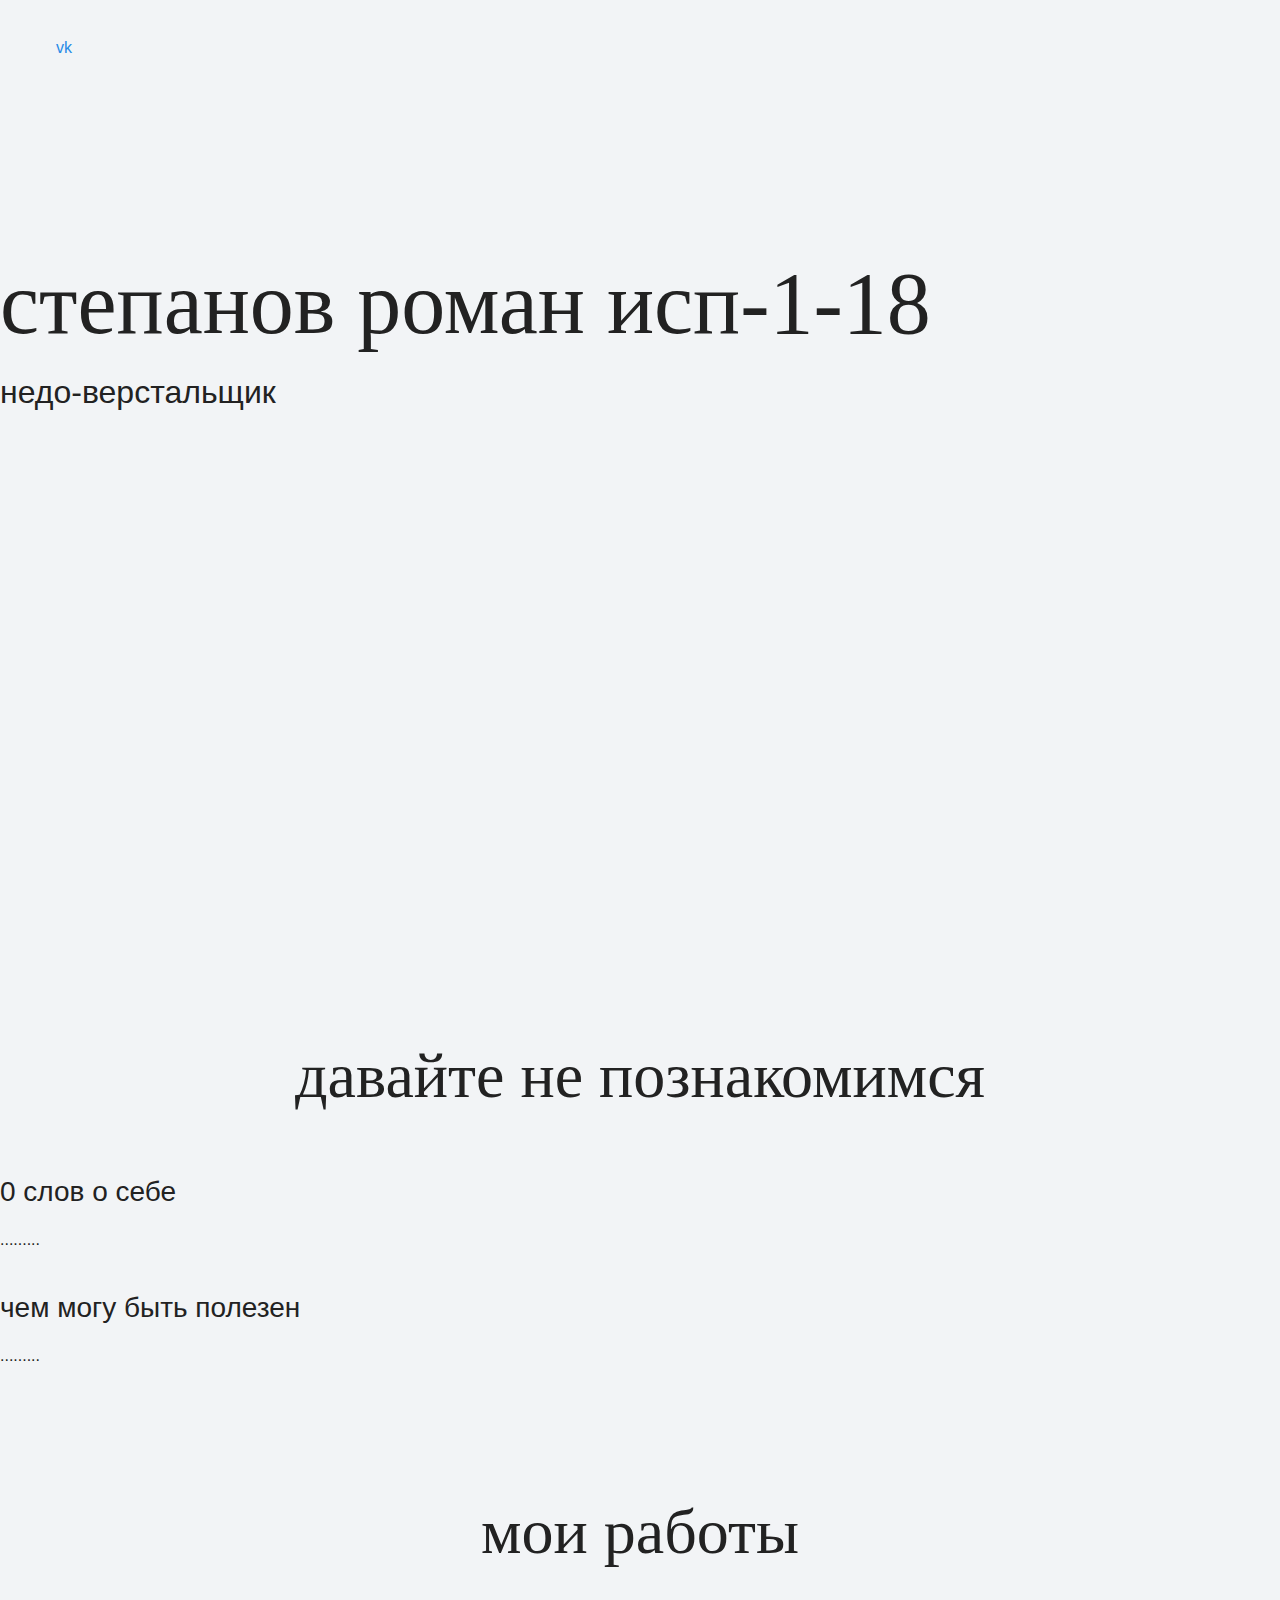
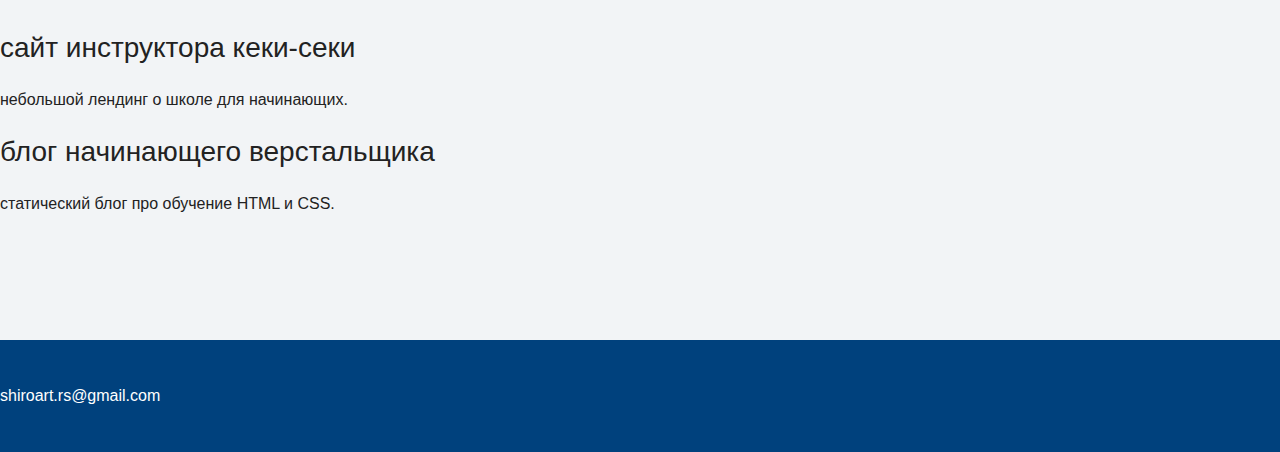
==== index.html @ a2b354c7 "загружает фалы сайта" ====
<!DOCTYPE html>
<html lang="ru">
  <head>
    <meta charset="UTF-8">
    <link rel="stylesheet" href="style.css">
    <title>Портфолио Junior верстальщика</title>
  </head>

  <body>
    <header class="page-header">
        <a href="vk.com/id80870002">vk</a>
    </header>

    <section class="hero-image">
      <h1 class="heading">степанов роман исп-1-18</h1>
      <p>недо-верстальщик</p>
    </section>

    <section class="intro">
      <h2 class="subheading">давайте не познакомимся</h2>
      <h3>0 слов о себе</h3>
      <p>.........</p>
      <h3>чем могу быть полезен</h3>
      <p>.........</p>
    </section>

    <section class="portfolio">
      <h2 class="subheading">мои работы</h2>

      <h3>сайт инструктора кеки-секи</h3>
      <p>небольшой лендинг о школе для начинающих.</p>

      <h3>блог начинающего верстальщика</h3>
      <p>статический блог про обучение HTML и CSS.</p>
    </section>

    <footer class="page-footer">
      shiroart.rs@gmail.com
    </footer>
  </body>
</html>
---- style.css ----
body {
  margin: 0;
  min-width: 960px;
  font-family: "Montserrat", "Helvetica", "Arial", sans-serif;
  font-size: 16px;
  line-height: 32px;
  color: #222222;
  background-color: #f2f4f6;
  background-image: url("img/hero-bg.jpg");
  background-repeat: no-repeat;
  background-position: top center;
}

.container {
  max-width: 928px;
  margin: 0 auto;
  padding: 0 16px;
}

.page-header {
  margin: 0 0 160px;
  padding: 32px 0 32px;
}

.page-header .container,
.page-footer .container {
  max-width: 1408px;
  text-align: right;
}

.page-header a {
  margin-left: 56px;
  color: #288be6;
  text-decoration: none;
  background-repeat: no-repeat;
  background-position: left;
}

.header-email {
  padding-left: 30px;
  background-image: url("img/icon-email-header.svg");
}

.header-phone {
  padding-left: 25px;
  background-image: url("img/icon-phone-header.svg");
}

.hero-image {
  margin-bottom: 620px;
}

.hero-image .container {
  max-width: 1408px;
  text-align: center;
}

.heading {
  margin: 0 0 16px;
  font-family: "Old Standard TT", "Times", "Times New Roman", serif;
  font-size: 88px;
  line-height: 96px;
  font-weight: 400;
}

.hero-image p {
  margin: 0;
  font-size: 32px;
  line-height: 48px;
}

.intro {
  margin: 0 0 120px;
}

.subheading {
  margin: 0 0 56px;
  font-family: "Old Standard TT", "Times", "Times New Roman", serif;
  font-size: 64px;
  line-height: 80px;
  font-weight: 400;
  text-align: center;
}

.user-image {
  margin: 0 0 32px;
  text-align: center;
}

.intro h3,
.portfolio h3 {
  margin: 0 0 12px;
  font-size: 28px;
  line-height: 40px;
  font-weight: 500;
}

.intro p {
  margin: 0 0 32px;
}

.skills-list {
  margin: 0;
  padding: 0;
}

.skills-list dt {
  padding-left: 32px;
  background-repeat: no-repeat;
  background-position: left;
}

.skill-html {
  background-image: url("img/icon-html.svg");
}

.skill-css {
  background-image: url("img/icon-css.svg");
}

.level {
  margin: 4px 0 16px;
  padding: 0;
  height: 14px;
  font-size: 0;
  background-color: #ffffff;
  border: 1px solid #86c3fa;
  border-radius: 8px;
}

.level div {
  margin: 1px;
  height: 12px;
  background-color: #288be6;
  border-radius: 6px;
}

.portfolio {
  margin: 0 0 120px;
}

.projects {
  margin: 0;
  padding: 0;
  list-style: none;
}

.projects li {
  margin: 0 0 80px;
}

.project-image {
  margin: 0 0 24px;
  text-align: center;
}

.projects p {
  margin: 0 0 24px;
}

.button {
  padding: 6px 20px;
  display: inline-block;
  vertical-align: baseline;
  text-decoration: none;
  text-transform: uppercase;
  border-radius: 4px;
  background-color: #288be6;
  color: #ffffff;
}

.page-footer {
  padding: 40px 0;
  background-color: #00417d;
  color: #ffffff;
}

.page-footer a {
  margin-left: 56px;
  color: inherit;
  text-decoration: none;
  background-repeat: no-repeat;
  background-position: left;
}

.footer-email {
  padding-left: 30px;
  background-image: url("img/icon-email-footer.svg");
}

.footer-phone {
  padding-left: 25px;
  background-image: url("img/icon-phone-footer.svg");
}
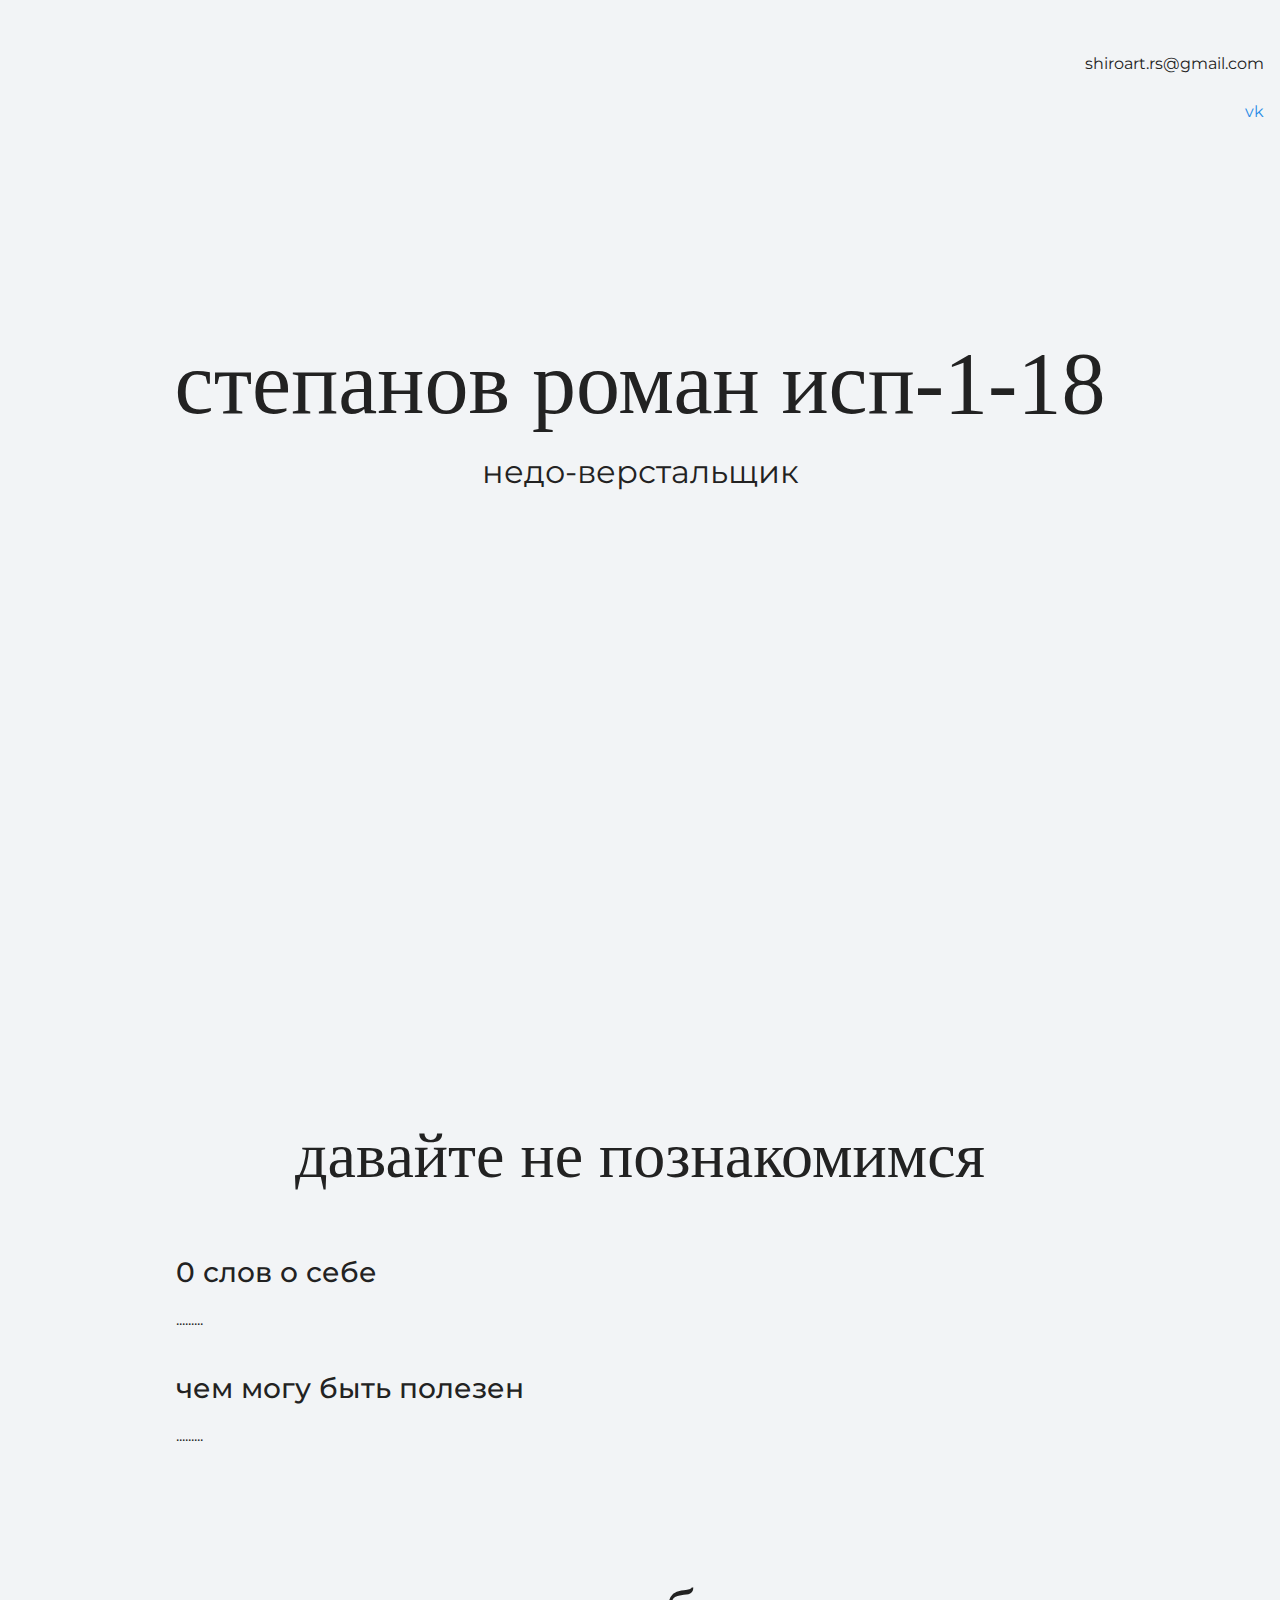
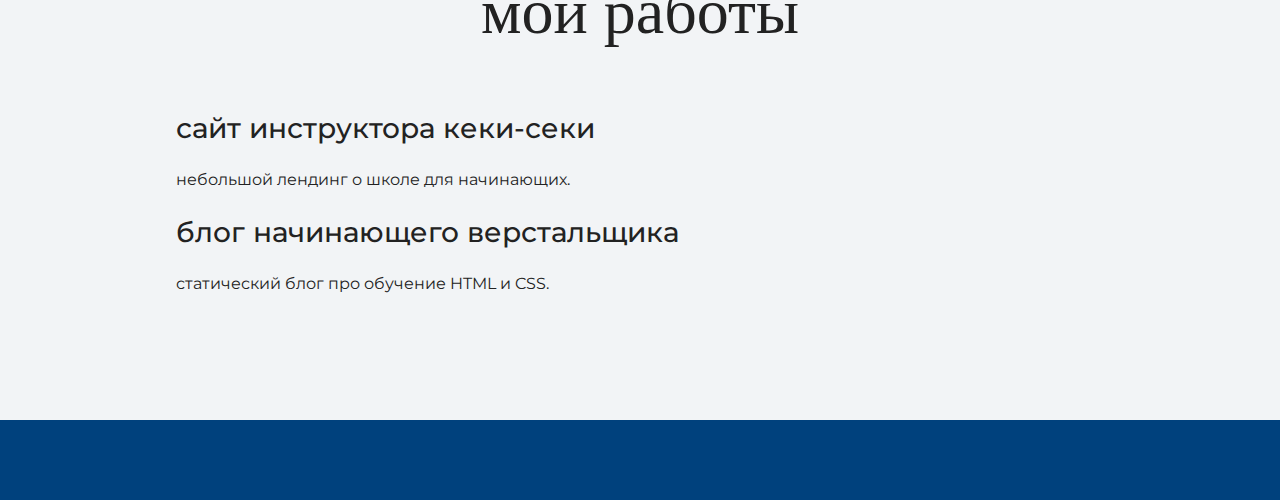
==== commit edd3f162: "меняет расположение почты на странице" ====
--- a/index.html
+++ b/index.html
@@ -1,41 +1,54 @@
 <!DOCTYPE html>
-<html lang="ru">
-  <head>
+<html lang="ru"><head>
     <meta charset="UTF-8">
-    <link rel="stylesheet" href="style.css">
+    <link rel="stylesheet" href="style.css"><link href="https://fonts.googleapis.com/css?family=Montserrat:400,500,700|Old+Standard+TT&amp;display=swap&amp;subset=cyrillic" rel="stylesheet">
+    
     <title>Портфолио Junior верстальщика</title>
   </head>
 
   <body>
-    <header class="page-header">
-        <a href="vk.com/id80870002">vk</a>
-    </header>
-
+      
+        <header class="page-header">
+            <div class="container">
+			<p>shiroart.rs@gmail.com
+			</p>
+			<p>
+				<a href="vk.com/id80870002">vk</a>
+			</p>
+            </div>
+        </header>
     <section class="hero-image">
-      <h1 class="heading">степанов роман исп-1-18</h1>
-      <p>недо-верстальщик</p>
+        <div class="container">
+            <h1 class="heading">степанов роман исп-1-18</h1>
+          <p>недо-верстальщик</p>
+        </div>
     </section>
 
     <section class="intro">
-      <h2 class="subheading">давайте не познакомимся</h2>
-      <h3>0 слов о себе</h3>
-      <p>.........</p>
-      <h3>чем могу быть полезен</h3>
-      <p>.........</p>
+        <div class="container">
+          <h2 class="subheading">давайте не познакомимся</h2>
+          <h3>0 слов о себе</h3>
+          <p>.........</p>
+          <h3>чем могу быть полезен</h3>
+          <p>.........</p>
+        </div>
     </section>
 
     <section class="portfolio">
-      <h2 class="subheading">мои работы</h2>
+        <div class="container">
+          <h2 class="subheading">мои работы</h2>
 
-      <h3>сайт инструктора кеки-секи</h3>
-      <p>небольшой лендинг о школе для начинающих.</p>
+          <h3>сайт инструктора кеки-секи</h3>
+          <p>небольшой лендинг о школе для начинающих.</p>
 
-      <h3>блог начинающего верстальщика</h3>
-      <p>статический блог про обучение HTML и CSS.</p>
+          <h3>блог начинающего верстальщика</h3>
+          <p>статический блог про обучение HTML и CSS.</p>
+        </div>
     </section>
 
     <footer class="page-footer">
-      shiroart.rs@gmail.com
+        <div class="container">
+        </div>
     </footer>
-  </body>
-</html>+  
+</body></html>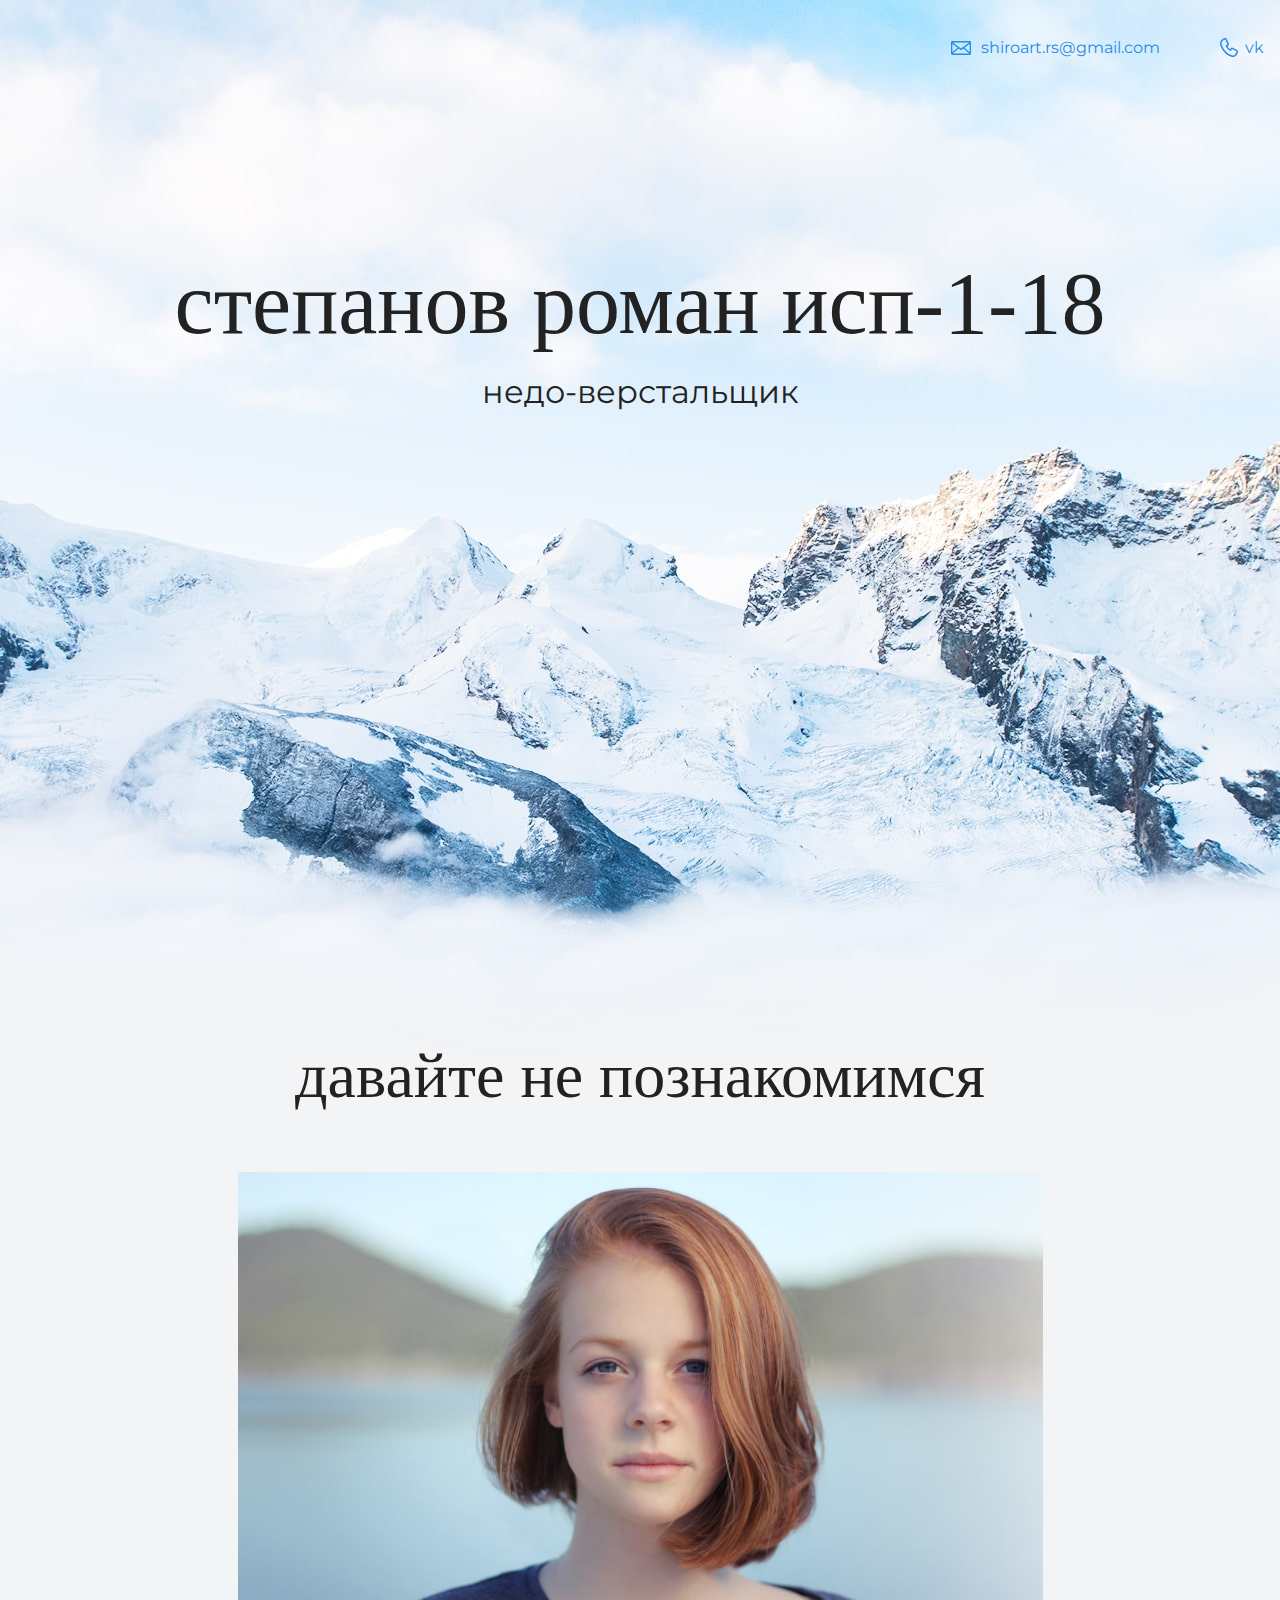
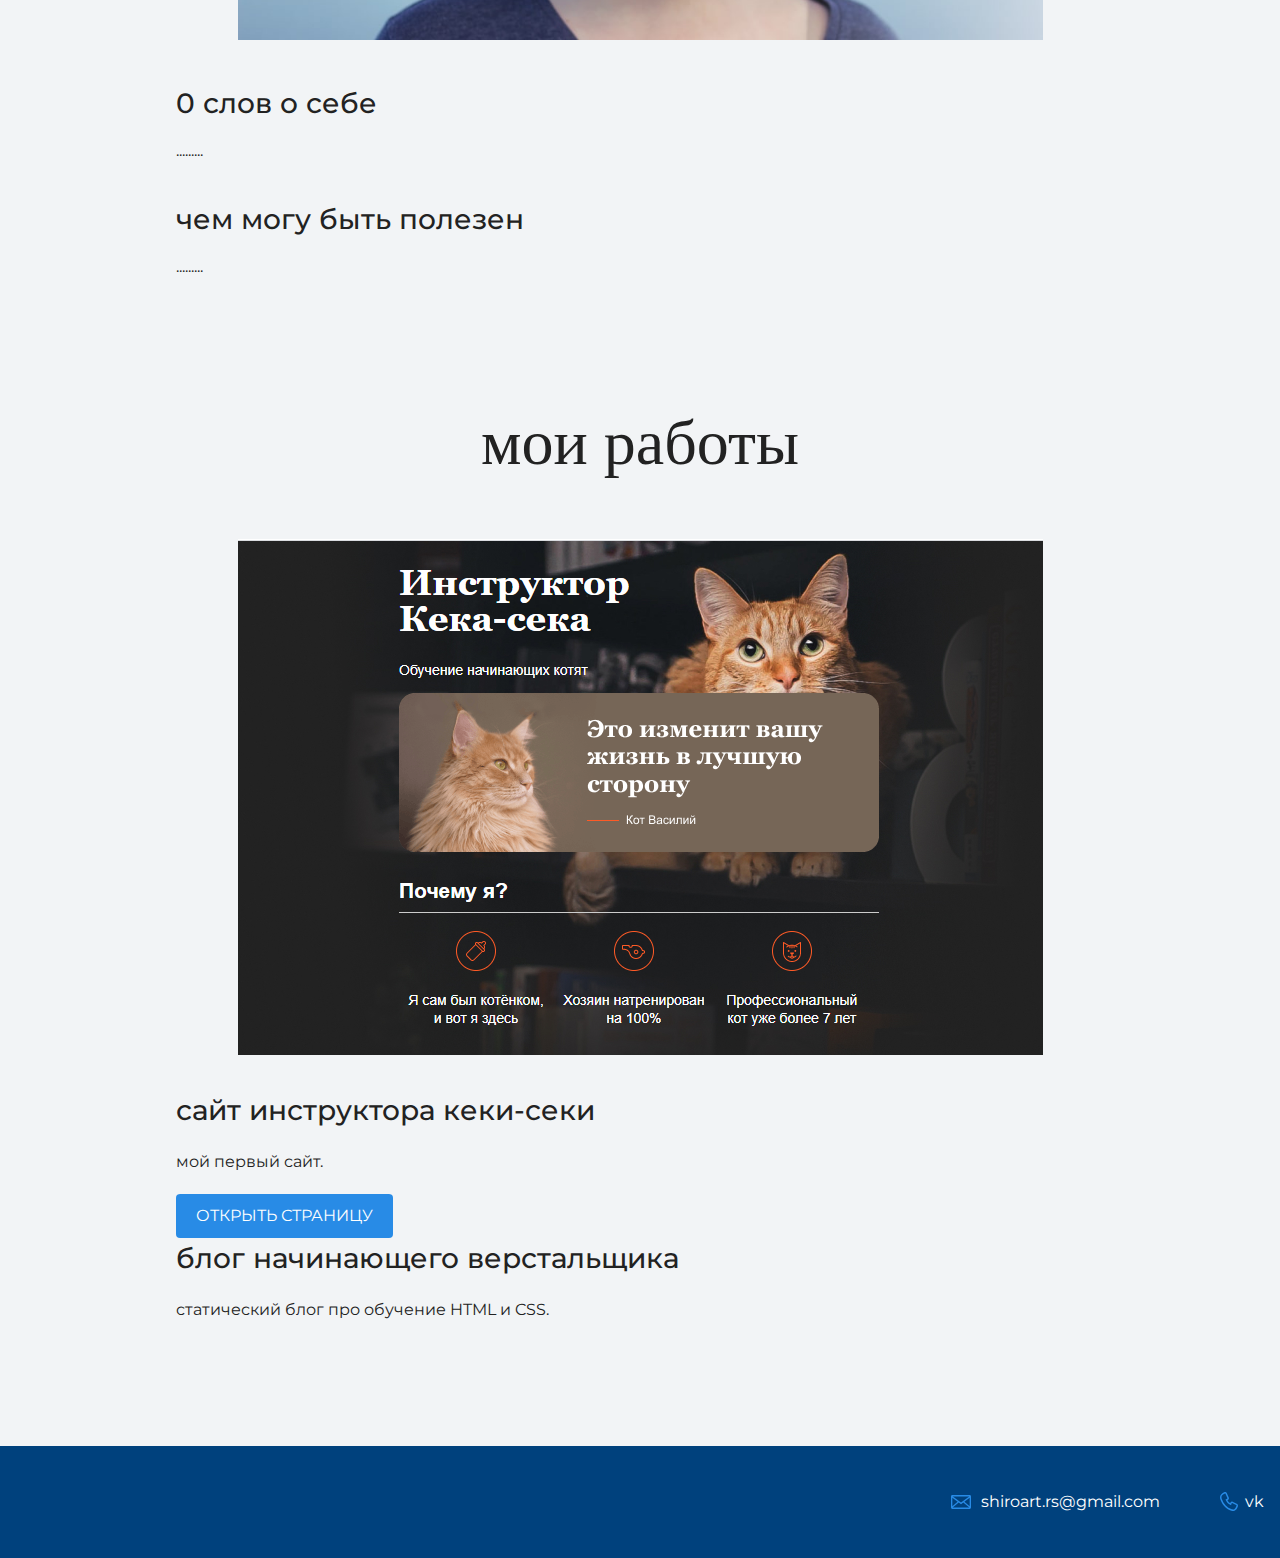
==== commit a322343c: "Add files via upload" ====
--- a/index.html
+++ b/index.html
@@ -10,11 +10,8 @@
       
         <header class="page-header">
             <div class="container">
-			<p>shiroart.rs@gmail.com
-			</p>
-			<p>
-				<a href="vk.com/id80870002">vk</a>
-			</p>
+				<a class="header-email" href="mailto:shiroart.rs@gmail.com">shiroart.rs@gmail.com</a>
+				<a class="header-phone" href="vk.com/id80870002">vk</a>
             </div>
         </header>
     <section class="hero-image">
@@ -27,6 +24,9 @@
     <section class="intro">
         <div class="container">
           <h2 class="subheading">давайте не познакомимся</h2>
+		  <figure class="user-image">
+			<img src="img/user.jpg" width="805" alt="avatar">
+		  </figure>
           <h3>0 слов о себе</h3>
           <p>.........</p>
           <h3>чем могу быть полезен</h3>
@@ -37,10 +37,12 @@
     <section class="portfolio">
         <div class="container">
           <h2 class="subheading">мои работы</h2>
-
+		  <figure class="project-image">
+			<img src="img/project.png" width="805" alt="сайт инструктора кеки-секи">
+		  </figure>
           <h3>сайт инструктора кеки-секи</h3>
-          <p>небольшой лендинг о школе для начинающих.</p>
-
+          <p>мой первый сайт.</p>
+		  <a class="button" href="source/project/index.html">Открыть страницу</a>
           <h3>блог начинающего верстальщика</h3>
           <p>статический блог про обучение HTML и CSS.</p>
         </div>
@@ -48,7 +50,9 @@
 
     <footer class="page-footer">
         <div class="container">
-        </div>
+			<a class="header-email" href="mailto:shiroart.rs@gmail.com">shiroart.rs@gmail.com</a>
+			<a class="header-phone" href="vk.com/id80870002">vk</a>
+		</div>
     </footer>
   
 </body></html>--- a/style.css
+++ b/style.css
@@ -71,6 +71,10 @@
 
 .intro {
   margin: 0 0 120px;
+}
+
+.avatar {
+	border-radius: 50%;
 }
 
 .subheading {
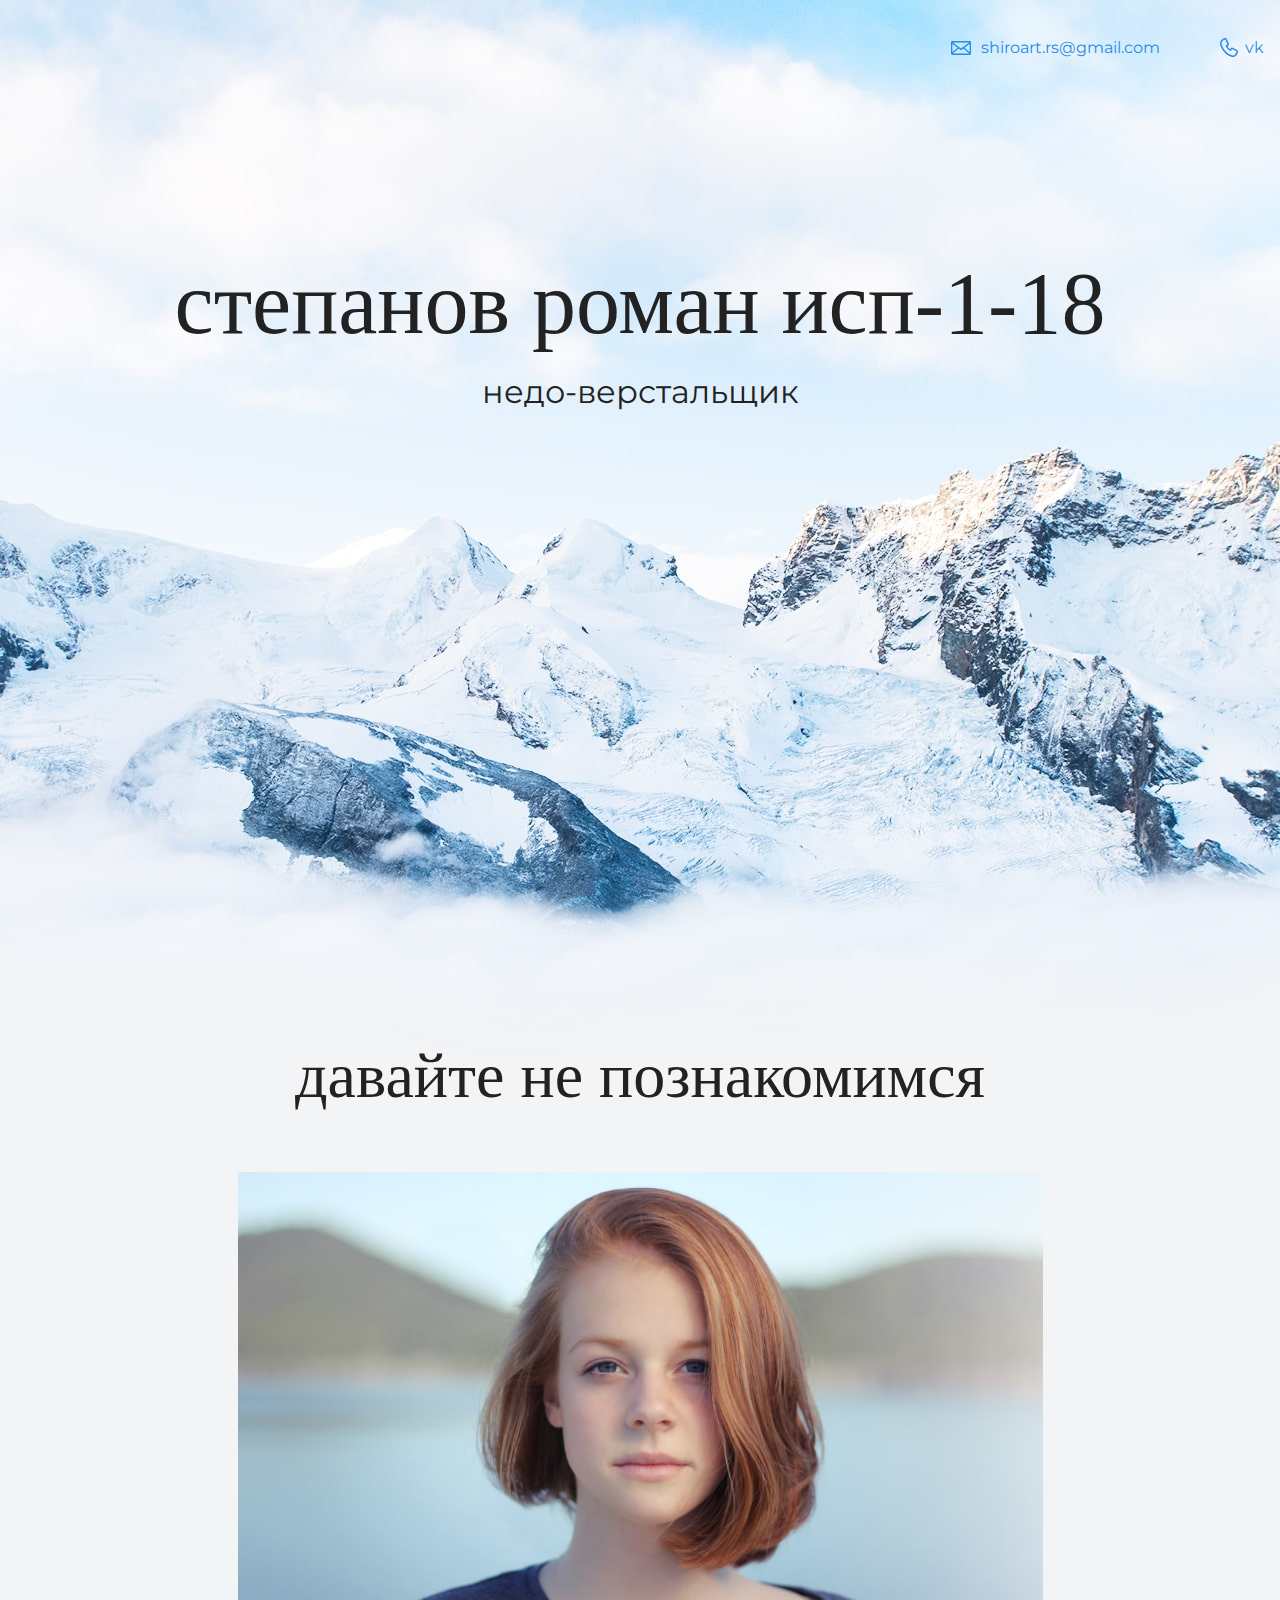
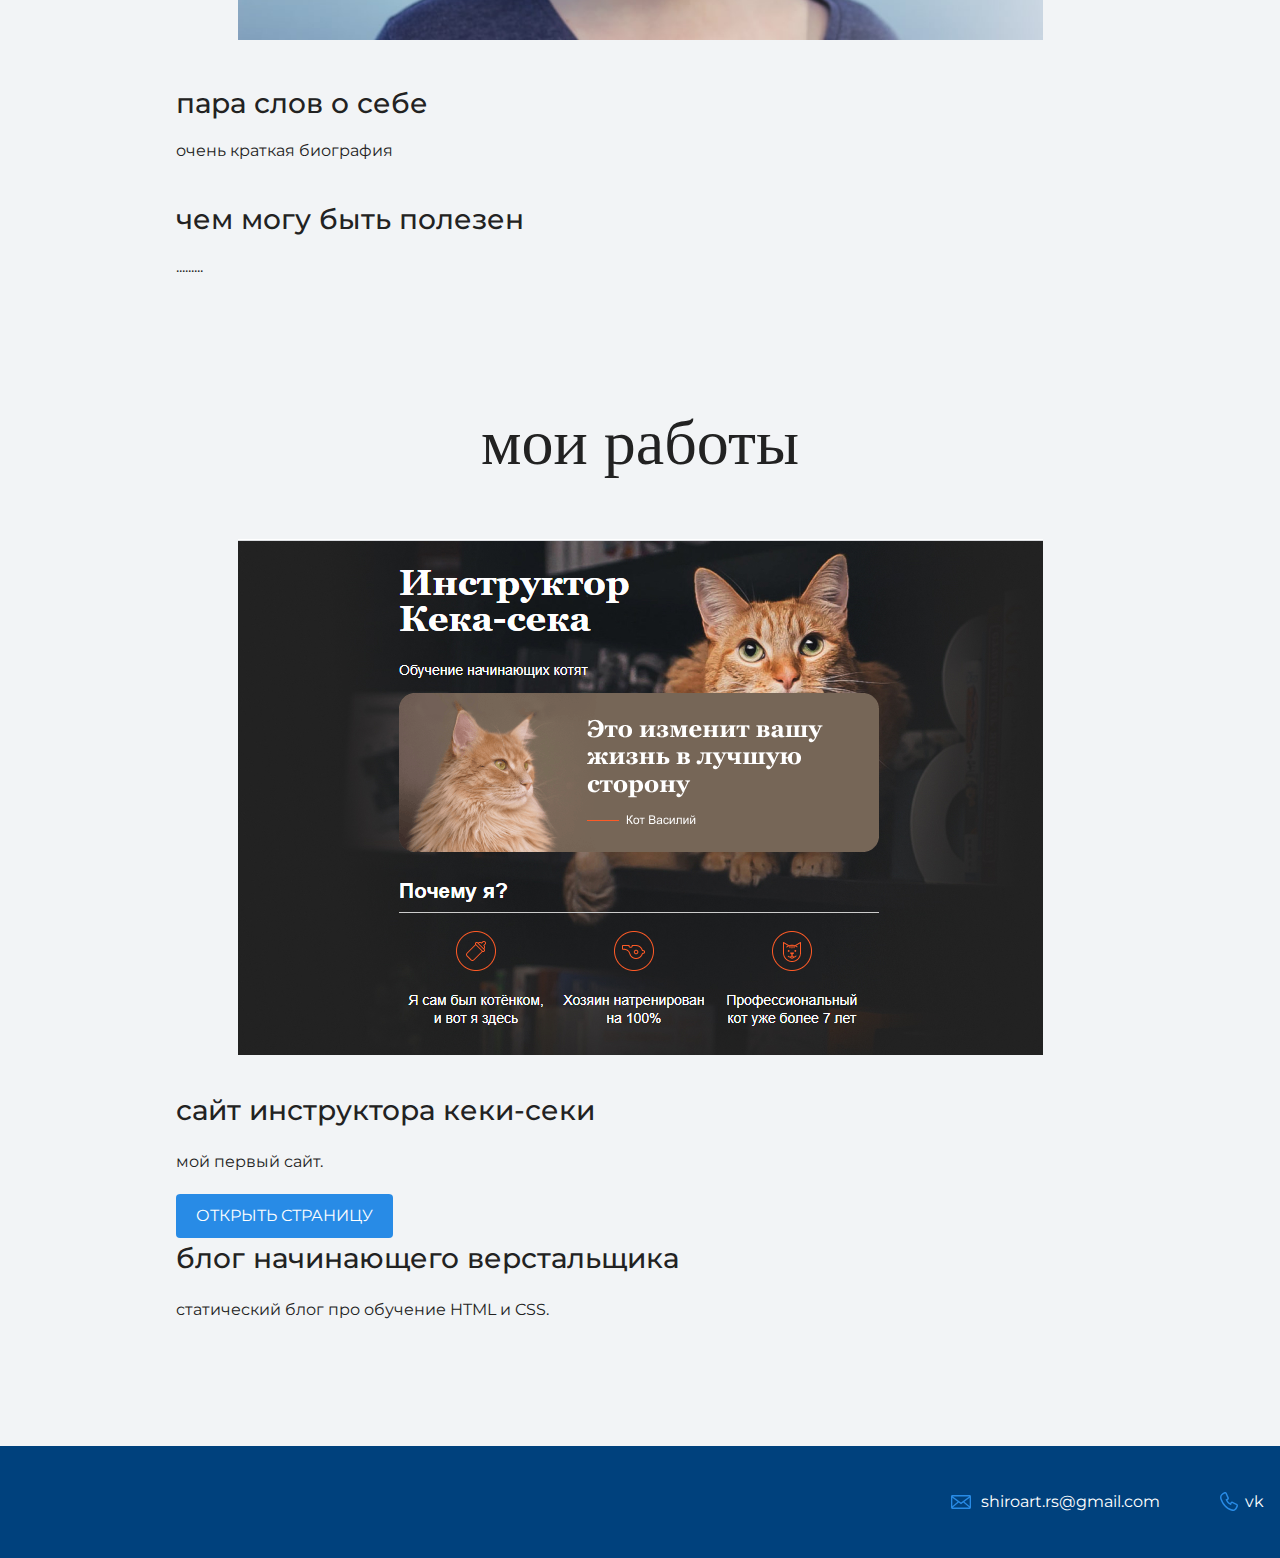
==== commit cf4b43fd: "фикс ссылки" ====
--- a/index.html
+++ b/index.html
@@ -3,7 +3,7 @@
     <meta charset="UTF-8">
     <link rel="stylesheet" href="style.css"><link href="https://fonts.googleapis.com/css?family=Montserrat:400,500,700|Old+Standard+TT&amp;display=swap&amp;subset=cyrillic" rel="stylesheet">
     
-    <title>Портфолио Junior верстальщика</title>
+    <title>портфолио недо-верстальщика</title>
   </head>
 
   <body>
@@ -11,7 +11,7 @@
         <header class="page-header">
             <div class="container">
 				<a class="header-email" href="mailto:shiroart.rs@gmail.com">shiroart.rs@gmail.com</a>
-				<a class="header-phone" href="vk.com/id80870002">vk</a>
+				<a class="header-phone" href="https://vk.com/id80870002">vk</a>
             </div>
         </header>
     <section class="hero-image">
@@ -27,10 +27,14 @@
 		  <figure class="user-image">
 			<img src="img/user.jpg" width="805" alt="avatar">
 		  </figure>
-          <h3>0 слов о себе</h3>
-          <p>.........</p>
-          <h3>чем могу быть полезен</h3>
-          <p>.........</p>
+          <div>
+			  <h3>пара слов о себе</h3>
+			  <p>очень краткая биография</p>
+		  </div>
+		  <div>
+			  <h3>чем могу быть полезен</h3>
+			  <p>.........</p>
+		  </div>
         </div>
     </section>
 
